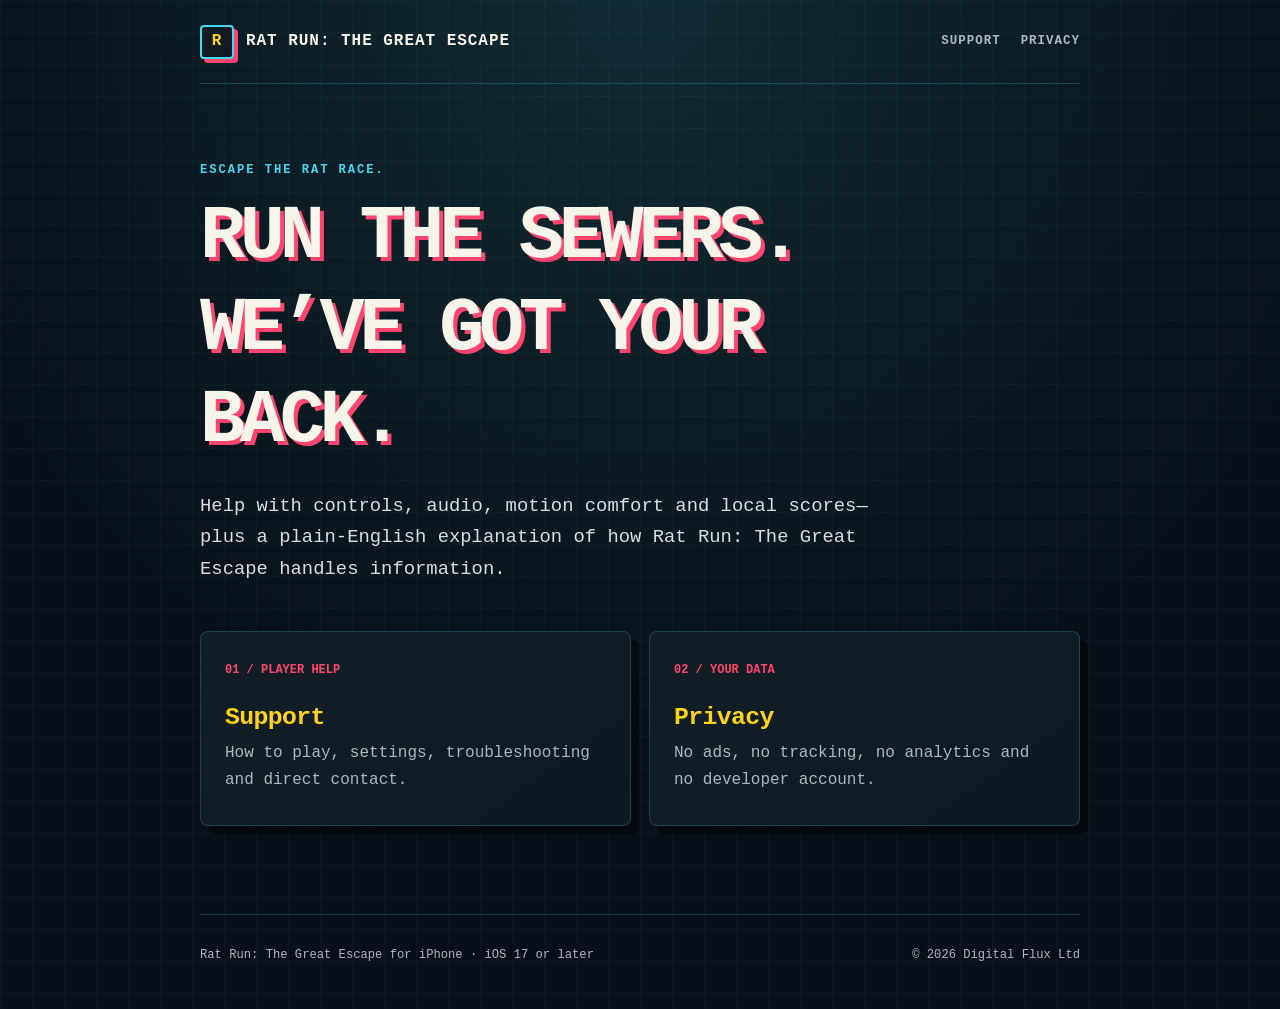
==== index.html @ 893f06e1 "Publish Rat Run support and privacy pages" ====
<!doctype html>
<html lang="en-GB">
<head>
    <meta charset="utf-8">
    <meta name="viewport" content="width=device-width, initial-scale=1">
    <meta name="description" content="Official support and privacy information for Rat Run: The Great Escape, the one-thumb retro sewer arcade game for iPhone.">
    <title>Rat Run: The Great Escape — Help &amp; Privacy</title>
    <link rel="stylesheet" href="./styles.css">
</head>
<body>
    <div class="site-shell">
        <header class="site-header">
            <a class="brand" href="./" aria-label="Rat Run: The Great Escape home">
                <span class="brand-mark" aria-hidden="true">R</span>
                <span>RAT RUN: THE GREAT ESCAPE</span>
            </a>
            <nav class="site-nav" aria-label="Main navigation">
                <a href="./support/">Support</a>
                <a href="./privacy/">Privacy</a>
            </nav>
        </header>

        <main>
            <p class="eyebrow">Escape the rat race.</p>
            <h1>RUN THE SEWERS.<br>WE’VE GOT YOUR BACK.</h1>
            <p class="lede">
                Help with controls, audio, motion comfort and local scores—plus
                a plain-English explanation of how Rat Run: The Great Escape
                handles information.
            </p>

            <div class="card-grid">
                <a class="card" href="./support/">
                    <span class="number">01 / PLAYER HELP</span>
                    <h2>Support</h2>
                    <p>How to play, settings, troubleshooting and direct contact.</p>
                </a>
                <a class="card" href="./privacy/">
                    <span class="number">02 / YOUR DATA</span>
                    <h2>Privacy</h2>
                    <p>No ads, no tracking, no analytics and no developer account.</p>
                </a>
            </div>
        </main>

        <footer class="site-footer">
            <p>Rat Run: The Great Escape for iPhone · iOS 17 or later</p>
            <p>© 2026 Digital Flux Ltd</p>
        </footer>
    </div>
</body>
</html>
---- styles.css ----
:root {
    color-scheme: dark;
    --ink: #f7f4e9;
    --muted: #aeb8be;
    --night: #071018;
    --panel: #0d1a22;
    --panel-strong: #111f28;
    --cyan: #48d7f2;
    --cyan-dark: #146378;
    --cheese: #ffd21c;
    --pink: #ff456d;
    --line: rgba(72, 215, 242, 0.22);
    --shadow: rgba(0, 0, 0, 0.48);
    font-family: ui-monospace, "SFMono-Regular", Menlo, Monaco, Consolas,
        "Liberation Mono", monospace;
}

* {
    box-sizing: border-box;
}

html {
    min-height: 100%;
    background: var(--night);
    scroll-behavior: smooth;
}

body {
    min-height: 100vh;
    margin: 0;
    color: var(--ink);
    background:
        linear-gradient(rgba(72, 215, 242, 0.035) 1px, transparent 1px),
        linear-gradient(90deg, rgba(72, 215, 242, 0.035) 1px, transparent 1px),
        radial-gradient(circle at 50% 0%, #122b34 0, var(--night) 48rem);
    background-size: 32px 32px, 32px 32px, auto;
    line-height: 1.65;
}

a {
    color: var(--cyan);
    text-underline-offset: 0.2em;
}

a:hover,
a:focus-visible {
    color: #91edff;
}

.site-shell {
    width: min(100% - 32px, 880px);
    margin: 0 auto;
}

.site-header {
    display: flex;
    align-items: center;
    justify-content: space-between;
    gap: 24px;
    min-height: 84px;
    border-bottom: 1px solid var(--line);
}

.brand {
    display: inline-flex;
    align-items: center;
    gap: 12px;
    color: var(--ink);
    font-weight: 900;
    letter-spacing: 0.06em;
    text-decoration: none;
}

.brand-mark {
    display: grid;
    width: 34px;
    height: 34px;
    place-items: center;
    border: 2px solid var(--cyan);
    border-radius: 4px;
    background: #111a20;
    color: var(--cheese);
    box-shadow: 4px 4px 0 var(--pink);
}

.site-nav {
    display: flex;
    flex-wrap: wrap;
    gap: 8px 20px;
}

.site-nav a {
    color: var(--muted);
    font-size: 0.78rem;
    font-weight: 800;
    letter-spacing: 0.08em;
    text-decoration: none;
    text-transform: uppercase;
}

.site-nav a[aria-current="page"] {
    color: var(--cyan);
}

main {
    padding: 76px 0 88px;
}

.eyebrow {
    margin: 0 0 12px;
    color: var(--cyan);
    font-size: 0.76rem;
    font-weight: 900;
    letter-spacing: 0.16em;
    text-transform: uppercase;
}

h1,
h2,
h3 {
    line-height: 1.22;
}

h1 {
    max-width: 720px;
    margin: 0;
    font-size: clamp(2.35rem, 8vw, 4.7rem);
    letter-spacing: -0.07em;
    text-wrap: balance;
    text-shadow: 4px 4px 0 var(--pink);
}

h2 {
    margin: 3rem 0 0.8rem;
    color: var(--cheese);
    font-size: clamp(1.2rem, 3vw, 1.55rem);
    letter-spacing: -0.025em;
}

h3 {
    margin: 2rem 0 0.55rem;
    font-size: 1rem;
}

p,
li {
    color: #d8dfe2;
}

.lede {
    max-width: 680px;
    margin: 24px 0 0;
    color: #d8dfe2;
    font-size: clamp(1rem, 2vw, 1.18rem);
}

.meta {
    margin: 18px 0 0;
    color: var(--muted);
    font-size: 0.82rem;
}

.card-grid {
    display: grid;
    grid-template-columns: repeat(2, minmax(0, 1fr));
    gap: 18px;
    margin-top: 46px;
}

.card,
.content-panel {
    border: 1px solid var(--line);
    border-radius: 8px;
    background:
        linear-gradient(145deg, rgba(255, 255, 255, 0.028), transparent),
        rgba(13, 26, 34, 0.94);
    box-shadow: 8px 8px 0 var(--shadow);
}

.card {
    display: block;
    min-height: 195px;
    padding: 24px;
    color: var(--ink);
    text-decoration: none;
}

.card:hover,
.card:focus-visible {
    border-color: rgba(72, 215, 242, 0.72);
    transform: translate(-2px, -2px);
    box-shadow: 10px 10px 0 var(--shadow);
}

.card .number {
    color: var(--pink);
    font-size: 0.75rem;
    font-weight: 900;
}

.card h2 {
    margin: 20px 0 8px;
}

.card p {
    margin: 0;
    color: var(--muted);
}

.content-panel {
    margin-top: 42px;
    padding: clamp(22px, 5vw, 48px);
}

.content-panel > :first-child {
    margin-top: 0;
}

ul,
ol {
    padding-left: 1.3rem;
}

li + li {
    margin-top: 0.45rem;
}

.callout {
    margin: 30px 0;
    padding: 18px 20px;
    border-left: 4px solid var(--cyan);
    background: rgba(72, 215, 242, 0.08);
}

.callout p {
    margin: 0;
}

.contact-button {
    display: inline-flex;
    align-items: center;
    min-height: 48px;
    margin-top: 10px;
    padding: 0 20px;
    border: 2px solid var(--cyan);
    border-radius: 5px;
    background: var(--cyan);
    color: #031116;
    font-size: 0.86rem;
    font-weight: 900;
    letter-spacing: 0.06em;
    text-decoration: none;
    text-transform: uppercase;
    box-shadow: 4px 4px 0 var(--pink);
}

.contact-button:hover,
.contact-button:focus-visible {
    color: #031116;
    background: #8aecff;
}

.site-footer {
    display: flex;
    flex-wrap: wrap;
    justify-content: space-between;
    gap: 14px 24px;
    padding: 30px 0 44px;
    border-top: 1px solid var(--line);
    color: var(--muted);
    font-size: 0.76rem;
}

.site-footer p {
    margin: 0;
    color: inherit;
}

@media (max-width: 640px) {
    .site-header {
        align-items: flex-start;
        flex-direction: column;
        justify-content: center;
        min-height: 118px;
        padding: 22px 0;
    }

    main {
        padding-top: 52px;
    }

    .card-grid {
        grid-template-columns: 1fr;
    }

    .site-footer {
        flex-direction: column;
    }
}

@media (prefers-reduced-motion: reduce) {
    html {
        scroll-behavior: auto;
    }

    .card {
        transition: none;
    }
}
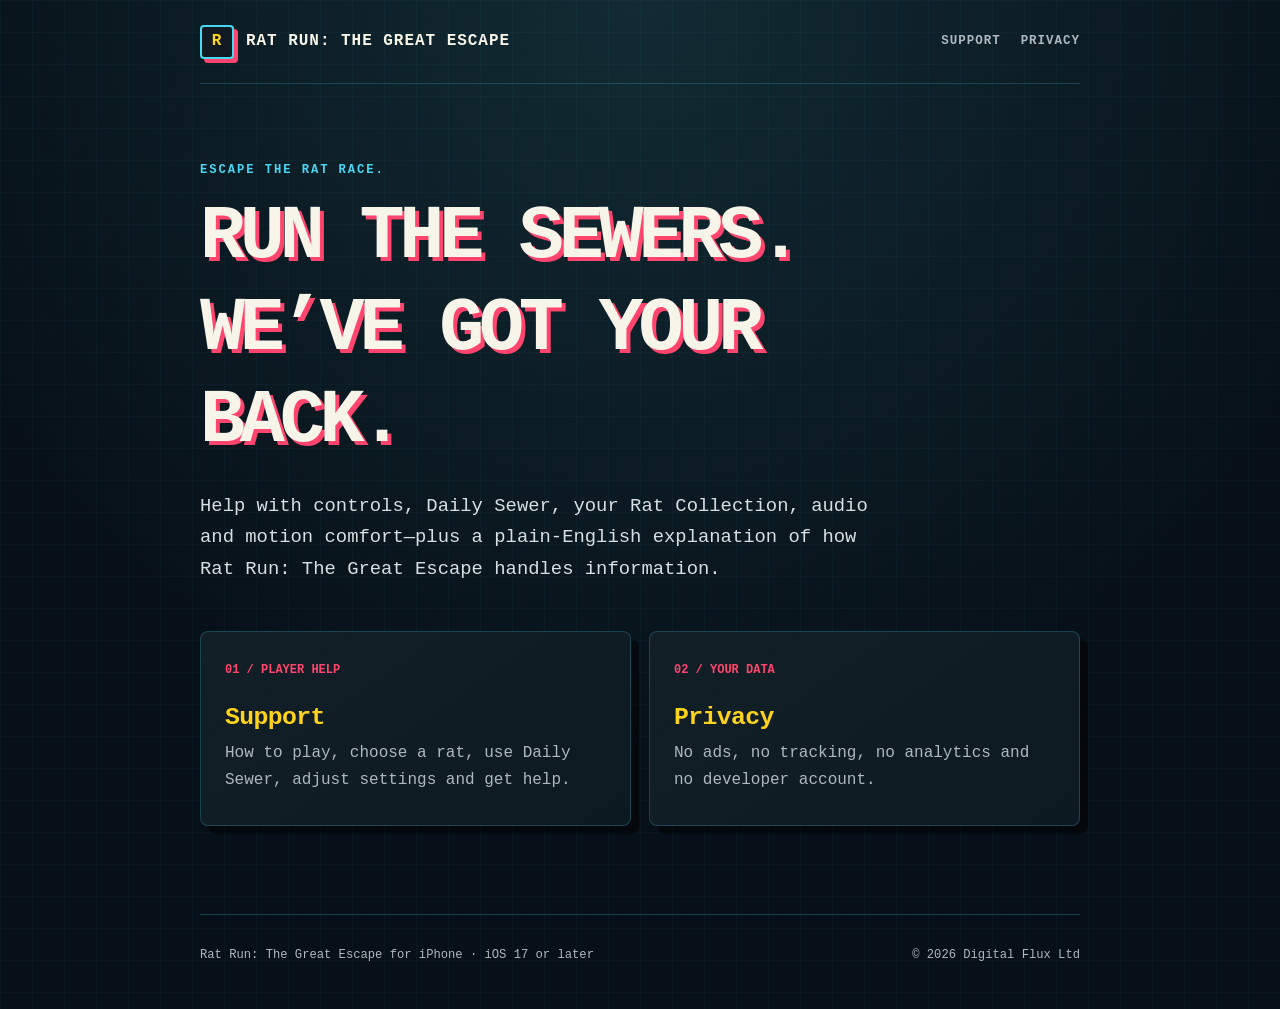
==== commit b595f95b: "Document Daily Sewer and rat progression" ====
--- a/index.html
+++ b/index.html
@@ -24,16 +24,16 @@
             <p class="eyebrow">Escape the rat race.</p>
             <h1>RUN THE SEWERS.<br>WE’VE GOT YOUR BACK.</h1>
             <p class="lede">
-                Help with controls, audio, motion comfort and local scores—plus
-                a plain-English explanation of how Rat Run: The Great Escape
-                handles information.
+                Help with controls, Daily Sewer, your Rat Collection, audio and
+                motion comfort—plus a plain-English explanation of how Rat Run:
+                The Great Escape handles information.
             </p>
 
             <div class="card-grid">
                 <a class="card" href="./support/">
                     <span class="number">01 / PLAYER HELP</span>
                     <h2>Support</h2>
-                    <p>How to play, settings, troubleshooting and direct contact.</p>
+                    <p>How to play, choose a rat, use Daily Sewer, adjust settings and get help.</p>
                 </a>
                 <a class="card" href="./privacy/">
                     <span class="number">02 / YOUR DATA</span>
